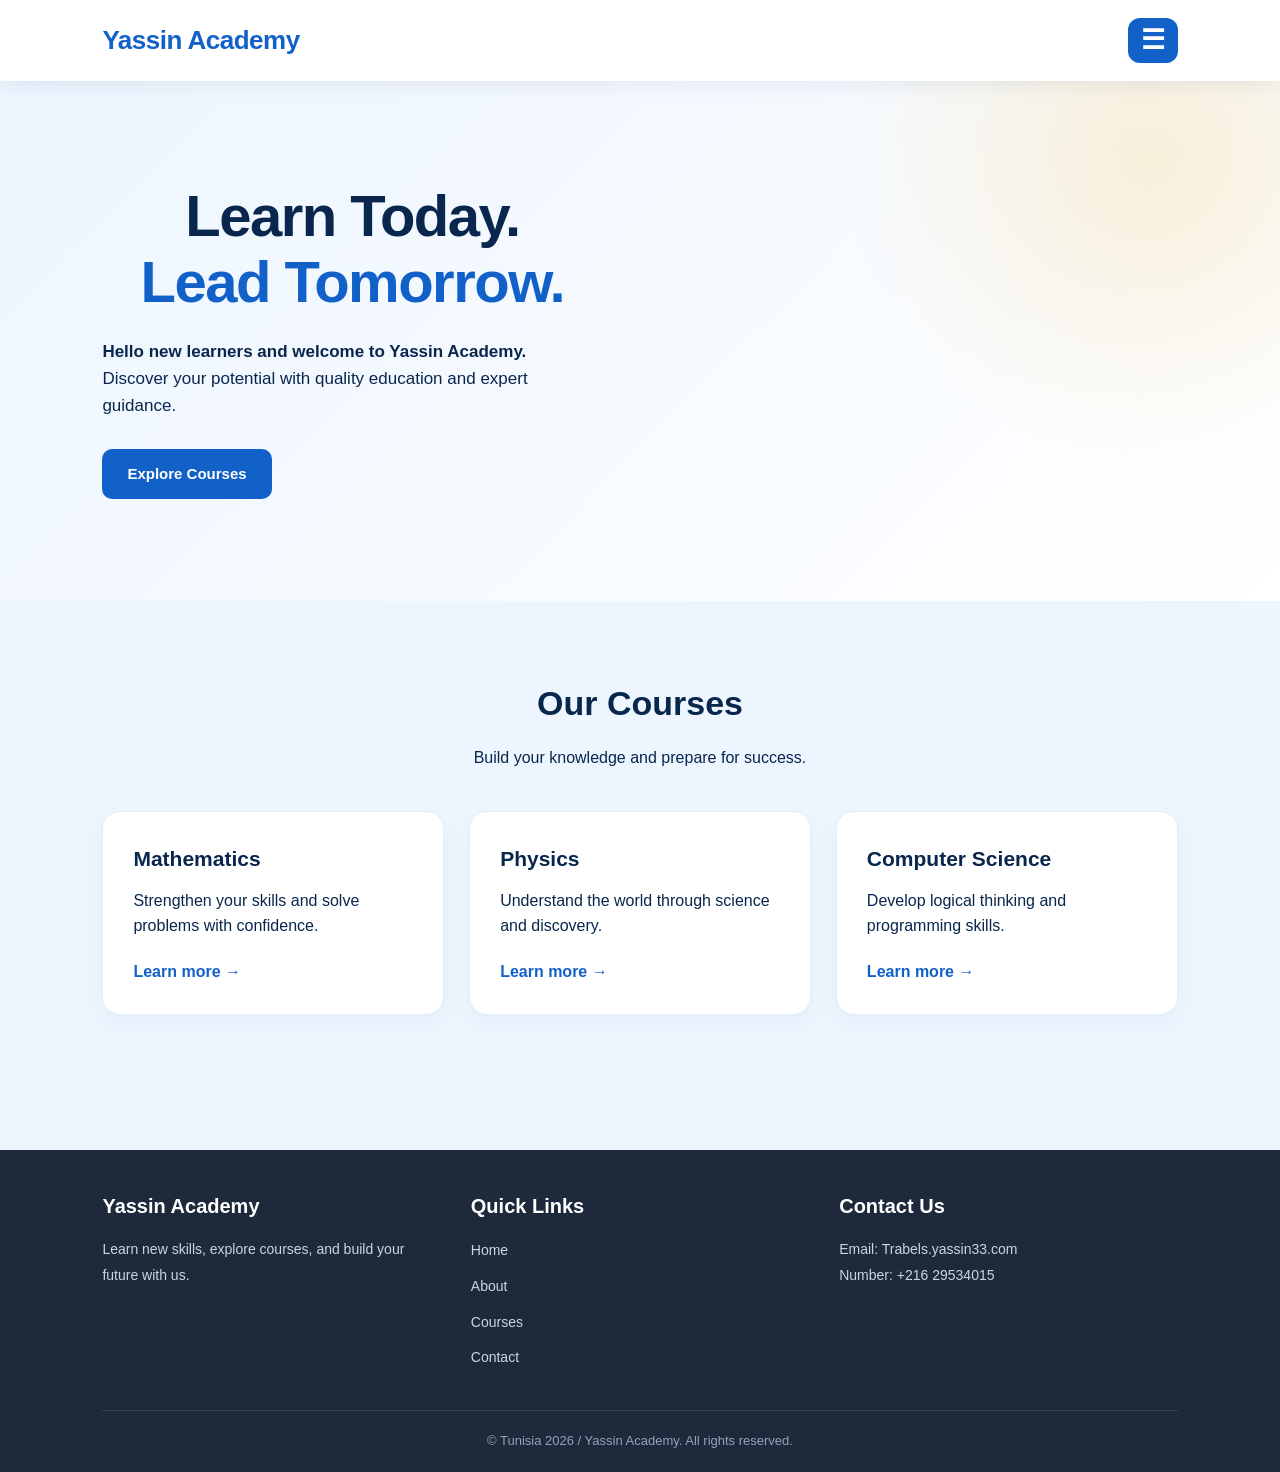
==== index.html @ bfb3c29d "Add files via upload" ====
<!DOCTYPE html>
<html lang="en">
<head>
    <meta charset="UTF-8">
    <meta name="viewport" content="width=device-width, initial-scale=1.0">
    <link rel="stylesheet" href="styleAcademy.css">
    <title>Yassin Academy</title>
</head>

<body>


<header>
    <h1>Yassin Academy</h1>


   
<nav>
    <button
        class="menu-toggle"
        type="button"
        aria-label="Toggle navigation"
        aria-expanded="false"
    >
        ☰
    </button>

    <div class="nav-links">
        <a href="#home">Home</a>
        <a href="#courses">Courses</a>
        <a href="about.html">About</a>
        <a href="contact.html">Contact</a>
    </div>
</nav>

</header>


<main>

    <!-- HOME SECTION -->
    <section class="hero" id="home">
        <div class="hero-content">
            <h2>
                Learn Today.<br>
                <span>Lead Tomorrow.</span>
            </h2>

            <p>
                <strong>Hello new learners and welcome to Yassin Academy.</strong>
                <br>
                Discover your potential with quality
                education and expert guidance.
            </p>

            <a href="#courses" class="btn">Explore Courses</a>
        </div>
    </section>

    <!-- COURSES SECTION -->
    <section id="courses">
        <h2>Our Courses</h2>

        <p class="section-description">
            Build your knowledge and prepare for success.
        </p>

        <div class="courses-container">

            <div class="course-card">
                <h3>Mathematics</h3>
                <p>Strengthen your skills and solve problems with confidence.</p>
                <a href="#">Learn more →</a>
            </div>

            <div class="course-card">
                <h3>Physics</h3>
                <p>Understand the world through science and discovery.</p>
                <a href="#">Learn more →</a>
            </div>

            <div class="course-card">
                <h3>Computer Science</h3>
                <p>Develop logical thinking and programming skills.</p>
                <a href="#">Learn more →</a>
            </div>

        </div>
    </section>

    


</main>

    <!-- ===== FOOTER ===== -->
    <footer>
        <div class="footer-container">

            <div class="footer-section">
                <h3>Yassin Academy</h3>
                <p>
                    Learn new skills, explore courses,
                    and build your future with us.
                </p>
            </div>

            <div class="footer-section">
                <h3>Quick Links</h3>
                <ul>
                    <li><a href="index.html">Home</a></li>
                    <li><a href="about.html">About</a></li>
                    <li><a href="index.html#courses">Courses</a></li>
                    <li><a href="contact.html">Contact</a></li>
                </ul>
            </div>

            <div class="footer-section">
                <h3>Contact Us</h3>
                <p>Email: Trabels.yassin33.com</p>
                <p>Number: +216 29534015</p>

            </div>

        </div>

        <div class="footer-bottom">
        <p>&copy; Tunisia 2026 / Yassin Academy. All rights reserved.</p>
        </div>
    </footer>



<script src="academyJS.js"></script>

</body>

</html>
---- styleAcademy.css ----
/* ===== GLOBAL STYLES ===== */
* {
    margin: 0;
    padding: 0;
    box-sizing: border-box;
}

:root {
    --primary: #1261c9;
    --dark-blue: #09264d;
    --light-blue: #edf5ff;
    --gold: #f2bd48;
    --white: #ffffff;
    --text: #26364a;
}

html {
    scroll-behavior: smooth;
}

body {
    font-family: "Segoe UI", Arial, sans-serif;
    background-color: var(--light-blue);
    color: var(--text);
    line-height: 1.6;
}

img {
    max-width: 100%;
    height: auto;
}

a {
    text-decoration: none;
}

/* ===== HEADER ===== */
header {
    display: flex;
    align-items: center;
    justify-content: space-between;
    gap: 20px;
    padding: 18px 8%;
    background: var(--white);
    box-shadow: 0 4px 20px rgba(9, 38, 77, 0.08);
    position: sticky;
    top: 0;
    z-index: 100;
}

header h1 {
    color: var(--primary);
    font-size: 26px;
    font-weight: 800;
    letter-spacing: -0.5px;
}

/* ===== NAVIGATION ===== */
header nav {
    display: flex;
    flex-direction: column;
    align-items: flex-end;
    position: relative;
    gap: 0;
}

/* Links are hidden until the menu opens */
.nav-links {
    display: none;
    flex-direction: column;
    align-items: stretch;
    gap: 5px;

    position: absolute;
    top: calc(100% + 10px);
    right: 0;

    min-width: 190px;
    padding: 12px;

    background: var(--white);
    border: 1px solid #e7edf5;
    border-radius: 12px;
    box-shadow: 0 8px 25px rgba(9, 38, 77, 0.12);
}

/* Show links when JavaScript adds the active class */
header nav.active .nav-links {
    display: flex;
}

.nav-links a {
    display: block;
    padding: 10px 14px;
    color: var(--dark-blue);
    font-weight: 600;
    border-radius: 8px;
    transition: color 0.3s ease, background 0.3s ease;
}

.nav-links a:hover,
.nav-links a.active {
    color: var(--primary);
    background: var(--light-blue);
}

/* ===== GENERAL BUTTONS ===== */
button,
.btn {
    display: inline-block;
    border: none;
    border-radius: 10px;
    padding: 13px 25px;
    background: var(--primary);
    color: var(--white);
    font-size: 15px;
    font-weight: 700;
    text-decoration: none;
    cursor: pointer;
    transition: 0.3s ease;
}

button:hover,
.btn:hover {
    background: var(--dark-blue);
    transform: translateY(-3px);
    box-shadow: 0 8px 20px rgba(18, 97, 201, 0.2);
}

/* ===== HAMBURGER MENU BUTTON ===== */
/* Visible on desktop and mobile */
.menu-toggle {
    display: flex;
    align-items: center;
    justify-content: center;
    width: 50px;
    height: 45px;
    padding: 0;
    border: none;
    border-radius: 12px;
    background: var(--primary);
    color: var(--white);
    font-size: 27px;
    line-height: 1;
    cursor: pointer;
}

.menu-toggle:hover {
    background: var(--dark-blue);
    transform: none;
    box-shadow: none;
}

.menu-toggle:focus-visible,
.nav-links a:focus-visible,
.btn:focus-visible {
    outline: 3px solid var(--gold);
    outline-offset: 3px;
}

/* ===== HERO SECTION ===== */
.hero {
    min-height: 520px;
    padding: 90px 8%;
    display: flex;
    align-items: center;
    justify-content: space-between;
    gap: 50px;
    background:
        radial-gradient(
            circle at 90% 15%,
            rgba(242, 189, 72, 0.2),
            transparent 25%
        ),
        linear-gradient(135deg, #edf5ff, #ffffff);
}

.hero-content {
    max-width: 600px;
}

.hero h2 {
    color: var(--dark-blue);
    font-size: clamp(36px, 5vw, 58px);
    line-height: 1.15;
    margin-bottom: 22px;
    letter-spacing: -1.5px;
}

.hero h2 span {
    color: var(--primary);
}

.hero p {
    font-size: 17px;
    color: var(--dark-blue);
    margin-bottom: 30px;
    max-width: 500px;
}

/* ===== GENERAL SECTIONS ===== */
section {
    padding: 75px 8%;
    scroll-margin-top: 90px;
}

section h2 {
    color: var(--dark-blue);
    font-size: 34px;
    text-align: center;
    margin-bottom: 15px;
}

.section-description {
    text-align: center;
    color: var(--dark-blue);
    max-width: 600px;
    margin: 0 auto 40px;
}

/* ===== COURSES AND CARDS ===== */
.courses-container,
.cards-container {
    display: grid;
    grid-template-columns: repeat(3, minmax(0, 1fr));
    gap: 25px;
    margin-top: 40px;
}

.course-card,
.card {
    min-width: 0;
    background: var(--white);
    padding: 30px;
    border: 1px solid #e7edf5;
    border-radius: 18px;
    box-shadow: 0 8px 25px rgba(9, 38, 77, 0.04);
    transition:
        transform 0.3s ease,
        box-shadow 0.3s ease,
        border-color 0.3s ease;
}

.course-card:hover,
.card:hover {
    transform: translateY(-8px);
    border-color: #b9d6ff;
    box-shadow: 0 18px 40px rgba(9, 38, 77, 0.10);
}

.course-card h3,
.card h3 {
    color: var(--dark-blue);
    font-size: 21px;
    margin-bottom: 12px;
}

.course-card p,
.card p {
    color: var(--dark-blue);
    margin-bottom: 20px;
}

.course-card a,
.card a {
    color: var(--primary);
    font-weight: 700;
    text-decoration: none;
}

.course-card a:hover,
.card a:hover {
    color: var(--dark-blue);
}

/* ===== CARD IMAGES ===== */
.course-card img,
.card img {
    display: block;
    width: 100%;
    height: 200px;
    object-fit: cover;
    border-radius: 12px;
    margin-bottom: 18px;
}

/* ===== FORMS ===== */
form {
    max-width: 450px;
    margin: 30px auto;
    padding: 35px;
    background: var(--white);
    border-radius: 20px;
    box-shadow: 0 15px 45px rgba(9, 38, 77, 0.09);
}

form h2 {
    text-align: center;
    color: var(--dark-blue);
    margin-bottom: 25px;
}

label {
    display: block;
    margin: 15px 0 7px;
    color: var(--dark-blue);
    font-weight: 600;
}

input,
textarea,
select {
    width: 100%;
    padding: 13px 15px;
    border: 1px solid #d9e2ef;
    border-radius: 10px;
    font: inherit;
    color: var(--text);
    background: #fbfdff;
    outline: none;
    transition: border-color 0.3s, box-shadow 0.3s;
}

input:focus,
textarea:focus,
select:focus {
    border-color: var(--primary);
    box-shadow: 0 0 0 4px rgba(18, 97, 201, 0.10);
}

form button {
    width: 100%;
    margin-top: 22px;
}

/* ===== CONTACT SECTION ===== */
.contact-section {
    background: linear-gradient(135deg, #edf5ff, #ffffff);
    padding: 80px 8%;
}

.contact-header {
    max-width: 700px;
    margin: 0 auto 45px;
    text-align: center;
}

.contact-tag {
    display: inline-block;
    color: var(--primary);
    font-size: 13px;
    font-weight: 800;
    letter-spacing: 2px;
    margin-bottom: 12px;
}

.contact-header h2 {
    color: var(--dark-blue);
    font-size: clamp(28px, 4vw, 40px);
    line-height: 1.2;
    margin-bottom: 15px;
}

.contact-header p {
    color: var(--dark-blue);
}

.contact-wrapper {
    display: grid;
    grid-template-columns: 0.85fr 1.15fr;
    gap: 30px;
    max-width: 1150px;
    margin: 0 auto;
    align-items: stretch;
}

/* Contact information panel */
.contact-details {
    display: flex;
    flex-direction: column;
    min-width: 0;
    padding: 38px 30px;
    background: var(--dark-blue);
    color: var(--white);
    border-radius: 20px;
}

.contact-details h3 {
    color: var(--white);
    font-size: 24px;
    margin-bottom: 12px;
}

.contact-details .details-description {
    color: #d4dfef;
    margin-bottom: 30px;
}

.contact-detail {
    display: flex;
    align-items: center;
    gap: 15px;
    min-width: 0;
    margin-bottom: 25px;
}

.contact-icon {
    display: flex;
    align-items: center;
    justify-content: center;
    flex-shrink: 0;
    width: 45px;
    height: 45px;
    background: rgba(255, 255, 255, 0.12);
    color: var(--gold);
    border-radius: 12px;
    font-size: 22px;
}

.contact-detail h4 {
    color: var(--white);
    margin-bottom: 3px;
}

.contact-detail p {
    color: #d4dfef;
    overflow-wrap: anywhere;
}

.contact-decoration {
    margin-top: auto;
    padding-top: 25px;
    color: var(--gold);
    font-size: 13px;
    font-weight: 800;
    letter-spacing: 2px;
}

/* ===== FOOTER ===== */
footer {
    background-color: #1e293b;
    color: var(--white);
    padding: 40px 8% 20px;
    margin-top: 60px;
}

.footer-container {
    display: flex;
    justify-content: space-between;
    align-items: flex-start;
    flex-wrap: wrap;
    gap: 30px;
    max-width: 1200px;
    margin: 0 auto;
}

.footer-section {
    flex: 1;
    min-width: 200px;
}

.footer-section h3 {
    font-size: 20px;
    margin-bottom: 15px;
    color: var(--white);
}

.footer-section p {
    font-size: 14px;
    line-height: 1.8;
    color: #cbd5e1;
}

.footer-section ul {
    list-style: none;
}

.footer-section ul li {
    margin-bottom: 10px;
}

.footer-section ul li a {
    color: #cbd5e1;
    text-decoration: none;
    font-size: 14px;
    transition: color 0.3s ease;
}

.footer-section ul li a:hover {
    color: var(--gold);
}

.footer-bottom {
    border-top: 1px solid #334155;
    margin-top: 30px;
    padding-top: 20px;
    text-align: center;
}

.footer-bottom p {
    font-size: 13px;
    color: #94a3b8;
    margin: 0;
}

/* ===== TABLET RESPONSIVE ===== */
@media (max-width: 900px) {
    .courses-container,
    .cards-container {
        grid-template-columns: repeat(2, minmax(0, 1fr));
    }

    .contact-wrapper {
        grid-template-columns: 1fr;
    }
}

/* ===== MOBILE RESPONSIVE ===== */
@media (max-width: 768px) {
    header {
        flex-wrap: wrap;
        gap: 15px;
        padding: 15px 6%;
    }

    header h1 {
        font-size: 23px;
    }

    header nav {
        margin-left: auto;
        align-items: flex-end;
        flex-direction: column;
        gap: 0;
    }

    /* Hamburger remains visible */
    .menu-toggle {
        display: flex;
    }

    /* Keep links hidden until menu opens */
    .nav-links {
        display: none;
    }

    header nav.active .nav-links {
        display: flex;
    }

    .hero {
        min-height: auto;
        padding: 65px 6%;
    }

    section {
        padding: 55px 6%;
    }

    section h2 {
        font-size: 29px;
    }

    .footer-container {
        flex-direction: column;
        gap: 25px;
    }

    .footer-section {
        min-width: 100%;
    }

    footer {
        padding: 30px 6% 20px;
    }
}

/* ===== SMALL MOBILE SCREENS ===== */
@media (max-width: 480px) {
    .courses-container,
    .cards-container {
        grid-template-columns: 1fr;
    }

    .hero h2 {
        font-size: 36px;
    }

    .hero p {
        font-size: 16px;
    }

    .contact-details {
        padding: 30px 22px;
    }

    form {
        padding: 25px 20px;
    }
}

/* ===== REDUCED MOTION ACCESSIBILITY ===== */
@media (prefers-reduced-motion: reduce) {
    html {
        scroll-behavior: auto;
    }

    *,
    *::before,
    *::after {
        transition-duration: 0.01ms !important;
        animation-duration: 0.01ms !important;
        animation-iteration-count: 1 !important;
    }
}
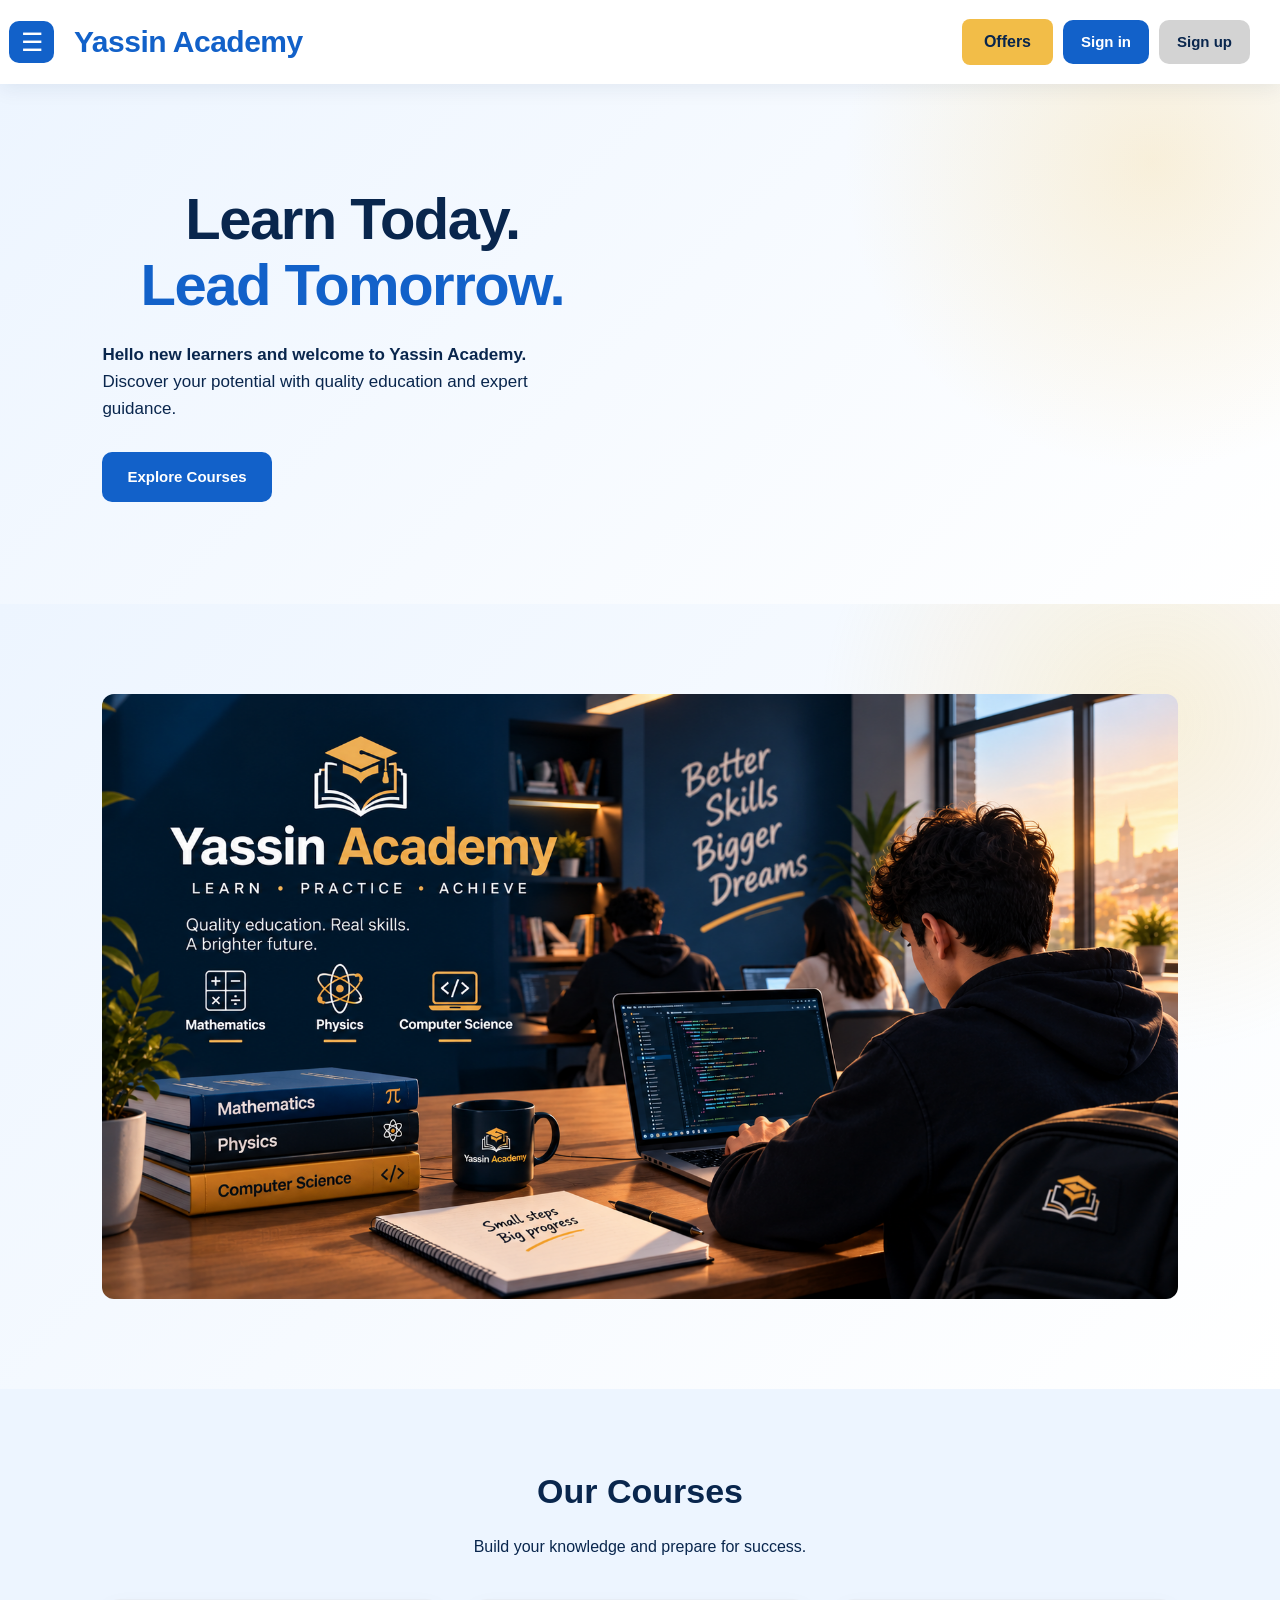
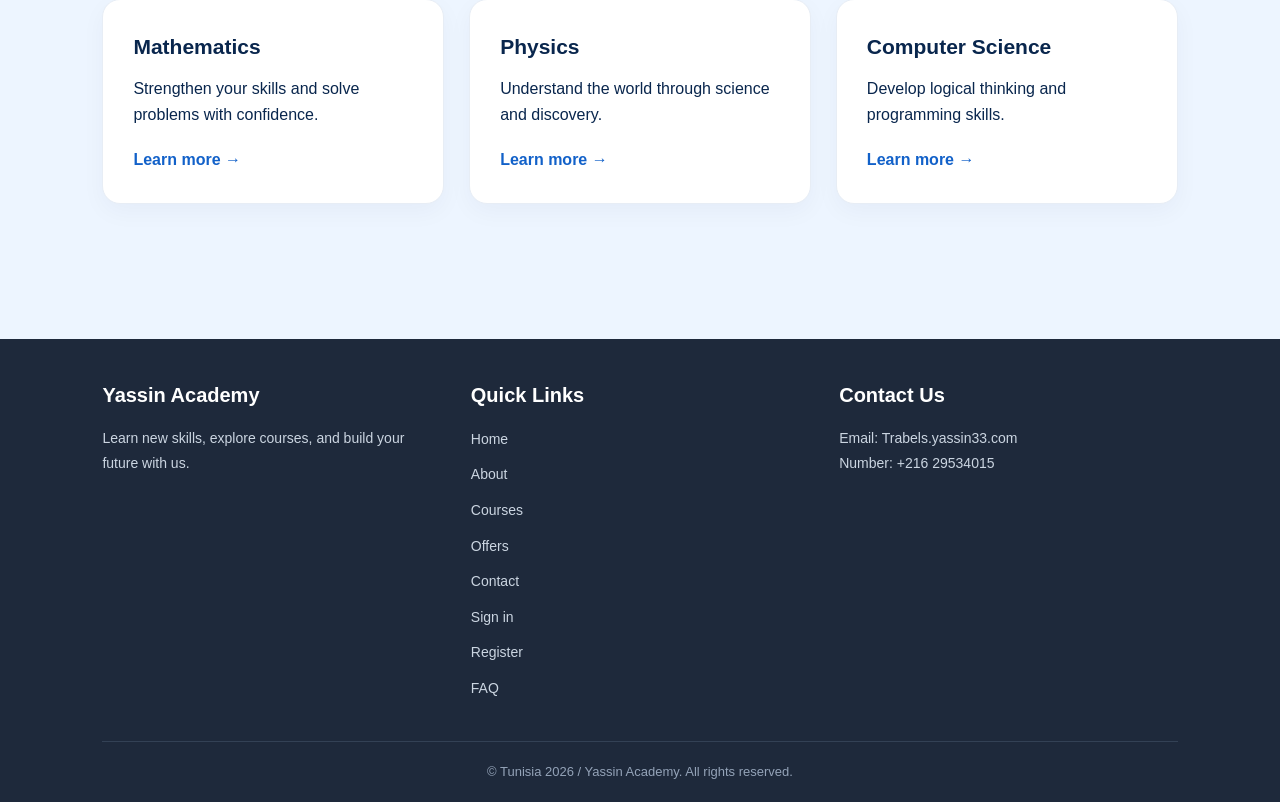
==== commit 5a72016d: "Add files via upload" ====
--- a/index.html
+++ b/index.html
@@ -11,35 +11,49 @@
 <body>
 
 
-<header>
-    <h1>Yassin Academy</h1>
 
 
-   
-<nav>
-    <button
-        class="menu-toggle"
-        type="button"
-        aria-label="Toggle navigation"
-        aria-expanded="false"
-    >
-        ☰
-    </button>
+<header>
+    <div class="header-left">
 
-    <div class="nav-links">
-        <a href="#home">Home</a>
-        <a href="#courses">Courses</a>
-        <a href="about.html">About</a>
-        <a href="contact.html">Contact</a>
+        <button
+            class="menu-toggle"
+            type="button"
+            aria-label="Toggle navigation"
+            aria-expanded="false"
+        >
+            ☰
+        </button>
+
+        <h1>Yassin Academy</h1>
+
+        <div class="nav-links">
+            <a href="#home">Home</a>
+            <a href="#courses">Courses</a>
+            <a href="about.html">About</a>
+            <a href="contact.html">Contact</a>
+            <a href="subscription.html">Offers</a>
+            <a href="faq.html">FAQ</a>
+        </div>
+
     </div>
-</nav>
 
+    <nav>
+        <div class="nav-actions">
+                        <a href="subscription.html" class="subscribe-btn">Offers</a>
+
+            <a href="sign in.html" class="btn login-btn">Sign in</a>
+            <a href="sign up.html" class="btn signup-btn">Sign up</a>
+        </div>
+    </nav>
 </header>
+
+
 
 
 <main>
 
-    <!-- HOME SECTION -->
+    
     <section class="hero" id="home">
         <div class="hero-content">
             <h2>
@@ -57,8 +71,11 @@
             <a href="#courses" class="btn">Explore Courses</a>
         </div>
     </section>
-
-    <!-- COURSES SECTION -->
+<section class="hero">
+    <img src="academyImage.png"
+         alt="Yassin Academy — Maths, Physics and Computer Science">
+</section>
+    
     <section id="courses">
         <h2>Our Courses</h2>
 
@@ -71,19 +88,19 @@
             <div class="course-card">
                 <h3>Mathematics</h3>
                 <p>Strengthen your skills and solve problems with confidence.</p>
-                <a href="#">Learn more →</a>
+                <a href="subscription.html">Learn more →</a>
             </div>
 
             <div class="course-card">
                 <h3>Physics</h3>
                 <p>Understand the world through science and discovery.</p>
-                <a href="#">Learn more →</a>
+                <a href="subscription.html">Learn more →</a>
             </div>
 
             <div class="course-card">
                 <h3>Computer Science</h3>
                 <p>Develop logical thinking and programming skills.</p>
-                <a href="#">Learn more →</a>
+                <a href="subscription.html">Learn more →</a>
             </div>
 
         </div>
@@ -94,7 +111,7 @@
 
 </main>
 
-    <!-- ===== FOOTER ===== -->
+    
     <footer>
         <div class="footer-container">
 
@@ -112,7 +129,13 @@
                     <li><a href="index.html">Home</a></li>
                     <li><a href="about.html">About</a></li>
                     <li><a href="index.html#courses">Courses</a></li>
+                                        <li><a href="subscription.html">Offers</a></li>
+
                     <li><a href="contact.html">Contact</a></li>
+                    <li> <a href="sign in.html">Sign in</a></li>
+                    <li><a href="sign up.html">Register</a></li>
+                    <li><a href="faq.html">FAQ</a></li>
+
                 </ul>
             </div>
 
--- a/styleAcademy.css
+++ b/styleAcademy.css
@@ -41,71 +41,171 @@
     align-items: center;
     justify-content: space-between;
     gap: 20px;
-    padding: 18px 8%;
+    padding: 18px 30px 18px 9px;
     background: var(--white);
     box-shadow: 0 4px 20px rgba(9, 38, 77, 0.08);
     position: sticky;
     top: 0;
-    z-index: 100;
-}
-
-header h1 {
+    z-index: 1000;
+
+}
+
+/* ===== HAMBURGER + TITLE ===== */
+.header-left {
+    display: flex;
+    align-items: center;
+    gap: 20px;
+    position: relative;
+}
+
+.header-left h1 {
+    margin: 0;
     color: var(--primary);
-    font-size: 26px;
+    font-size: 30px;
     font-weight: 800;
     letter-spacing: -0.5px;
-}
-
-/* ===== NAVIGATION ===== */
-header nav {
-    display: flex;
-    flex-direction: column;
-    align-items: flex-end;
-    position: relative;
-    gap: 0;
-}
-
-/* Links are hidden until the menu opens */
-.nav-links {
+    white-space: nowrap;
+}
+
+/* ===== HAMBURGER BUTTON ===== */
+.menu-toggle {
+    display: flex;
+    align-items: center;
+    justify-content: center;
+    flex-shrink: 0;
+    width: 45px;
+    height: 42px;
+    padding: 0;
+    border: none;
+    border-radius: 10px;
+    background: var(--primary);
+    color: var(--white);
+    font-size: 25px;
+    line-height: 1;
+    cursor: pointer;
+}
+
+.menu-toggle:hover {
+    background: var(--dark-blue);
+    transform: none;
+    box-shadow: none;
+}
+
+/* ===== DROPDOWN MENU ===== */
+.header-left .nav-links {
     display: none;
     flex-direction: column;
     align-items: stretch;
     gap: 5px;
-
     position: absolute;
-    top: calc(100% + 10px);
-    right: 0;
-
+    top: calc(100% + 18px);
+    left: 0;
     min-width: 190px;
     padding: 12px;
-
-    background: var(--white);
-    border: 1px solid #e7edf5;
+    background: var(--dark-blue);
+    border: 1px solid #1b416e;
     border-radius: 12px;
-    box-shadow: 0 8px 25px rgba(9, 38, 77, 0.12);
-}
-
-/* Show links when JavaScript adds the active class */
-header nav.active .nav-links {
-    display: flex;
-}
-
-.nav-links a {
+    box-shadow: 0 8px 25px rgba(9, 38, 77, 0.2);
+    z-index: 1001;
+}
+
+.header-left .nav-links.active {
+    display: flex;
+}
+
+.header-left .nav-links a {
     display: block;
     padding: 10px 14px;
-    color: var(--dark-blue);
+    color: var(--white);
     font-weight: 600;
     border-radius: 8px;
     transition: color 0.3s ease, background 0.3s ease;
 }
 
-.nav-links a:hover,
-.nav-links a.active {
-    color: var(--primary);
-    background: var(--light-blue);
+.header-left .nav-links a:hover,
+.header-left .nav-links a.active {
+    color: var(--dark-blue);
+    background: darkgray;
+}
+
+/* ===== LOGIN + SIGNUP BUTTONS ===== */
+header nav {
+    display: flex;
+    align-items: center;
+    margin-left: auto;
+}
+
+.nav-actions {
+    display: flex;
+    align-items: center;
+    gap: 10px;
+}
+
+/* Log in stays blue */
+.nav-actions .login-btn {
+    display: inline-block;
+    padding: 10px 18px;
+    background: var(--primary);
+    color: var(--white);
+    border: none;
+    border-radius: 10px;
+    text-align: center;
+    font-size: 15px;
+    font-weight: 600;
+    white-space: nowrap;
+    transition: 0.3s ease;
+}
+.nav-actions .Offers-btn {
+    display: inline-block;
+    padding: 10px 18px;
+    background: var(--primary);
+    color: var(--white);
+    border: none;
+    border-radius: 10px;
+    text-align: center;
+    font-size: 15px;
+    font-weight: 600;
+    white-space: nowrap;
+    transition: 0.3s ease;
+}
+
+
+/* Sign up is light grey */
+.nav-actions .signup-btn {
+    display: inline-block;
+    padding: 10px 18px;
+    background: #d3d3d3;
+    color: var(--dark-blue);
+    border: none;
+    border-radius: 10px;
+    text-align: center;
+    font-size: 15px;
+    font-weight: 600;
+    white-space: nowrap;
+    transition: 0.3s ease;
+}
+
+.nav-actions .login-btn:hover {
+    background: var(--dark-blue);
+    transform: translateY(-2px);
+    box-shadow: 0 8px 20px rgba(18, 97, 201, 0.2);
+}
+
+.nav-actions .signup-btn:hover {
+    background: #bfbfbf;
+    color: var(--dark-blue);
+    transform: translateY(-2px);
+    box-shadow: 0 8px 20px rgba(0, 0, 0, 0.15);
+}
+.nav-actions .offers-btn:hover {
+    background: #bfbfbf;
+    color: var(--dark-blue);
+    transform: translateY(-2px);
+    box-shadow: 0 8px 20px rgba(0, 0, 0, 0.15);
 }
 
 /* ===== GENERAL BUTTONS ===== */
+/* Preserved to maintain the original Explore Courses button style */
 button,
 .btn {
     display: inline-block;
@@ -128,35 +228,30 @@
     box-shadow: 0 8px 20px rgba(18, 97, 201, 0.2);
 }
 
-/* ===== HAMBURGER MENU BUTTON ===== */
-/* Visible on desktop and mobile */
+/* Keep hamburger and account buttons independent of general button styles */
 .menu-toggle {
-    display: flex;
-    align-items: center;
-    justify-content: center;
-    width: 50px;
-    height: 45px;
     padding: 0;
-    border: none;
-    border-radius: 12px;
-    background: var(--primary);
-    color: var(--white);
-    font-size: 27px;
-    line-height: 1;
-    cursor: pointer;
+    font-weight: 400;
 }
 
 .menu-toggle:hover {
-    background: var(--dark-blue);
     transform: none;
     box-shadow: none;
 }
 
-.menu-toggle:focus-visible,
-.nav-links a:focus-visible,
-.btn:focus-visible {
-    outline: 3px solid var(--gold);
-    outline-offset: 3px;
+.nav-actions .login-btn,
+.nav-actions .signup-btn,
+    .nav-actions .offers-btn {
+
+    padding: 10px 18px;
+    font-weight: 600;
+}
+
+.nav-actions .login-btn:hover,
+.nav-actions .signup-btn:hover,
+    .nav-actions .offers-btn {
+
+    transform: translateY(-2px);
 }
 
 /* ===== HERO SECTION ===== */
@@ -197,6 +292,24 @@
     color: var(--dark-blue);
     margin-bottom: 30px;
     max-width: 500px;
+}
+
+/* ===== EXPLORE COURSES BUTTON ===== */
+.hero .btn {
+    display: inline-block;
+    padding: 13px 25px;
+    background: var(--primary);
+    color: var(--white);
+    border-radius: 10px;
+    font-size: 15px;
+    font-weight: 700;
+    text-decoration: none;
+}
+
+.hero .btn:hover {
+    background: var(--dark-blue);
+    transform: translateY(-3px);
+    box-shadow: 0 8px 20px rgba(18, 97, 201, 0.2);
 }
 
 /* ===== GENERAL SECTIONS ===== */
@@ -488,7 +601,7 @@
 }
 
 .footer-section ul li a:hover {
-    color: var(--gold);
+    color: darkgray;
 }
 
 .footer-bottom {
@@ -519,34 +632,33 @@
 /* ===== MOBILE RESPONSIVE ===== */
 @media (max-width: 768px) {
     header {
-        flex-wrap: wrap;
-        gap: 15px;
-        padding: 15px 6%;
-    }
-
-    header h1 {
-        font-size: 23px;
-    }
-
-    header nav {
-        margin-left: auto;
-        align-items: flex-end;
-        flex-direction: column;
-        gap: 0;
-    }
-
-    /* Hamburger remains visible */
+        padding: 15px 12px;
+        gap: 12px;
+    }
+
+    .header-left {
+        gap: 10px;
+    }
+
+    .header-left h1 {
+        font-size: clamp(18px, 3.5vw, 26px);
+    }
+
     .menu-toggle {
-        display: flex;
-    }
-
-    /* Keep links hidden until menu opens */
-    .nav-links {
-        display: none;
-    }
-
-    header nav.active .nav-links {
-        display: flex;
+        width: 40px;
+        height: 40px;
+    }
+
+    .nav-actions {
+        gap: 6px;
+    }
+
+    .nav-actions .login-btn,
+    .nav-actions .signup-btn,
+    .nav-actions .offers-btn {
+    
+        padding: 9px 10px;
+        font-size: 13px;
     }
 
     .hero {
@@ -578,6 +690,37 @@
 
 /* ===== SMALL MOBILE SCREENS ===== */
 @media (max-width: 480px) {
+    header {
+        gap: 8px;
+        padding: 12px 8px;
+    }
+
+    .header-left {
+        gap: 8px;
+    }
+
+    .header-left h1 {
+        font-size: 18px;
+    }
+
+    .menu-toggle {
+        width: 36px;
+        height: 38px;
+        font-size: 22px;
+    }
+
+    .nav-actions {
+        gap: 5px;
+    }
+
+    .nav-actions .login-btn,
+    .nav-actions .signup-btn,
+    .nav-actions .offers-btn {
+
+        padding: 8px 7px;
+        font-size: 12px;
+    }
+
     .courses-container,
     .cards-container {
         grid-template-columns: 1fr;
@@ -614,3 +757,26 @@
         animation-iteration-count: 1 !important;
     }
 }
+.hero img {
+    display: block;
+    width: 100%;
+    height: auto;
+    border-radius: 12px;
+}
+/* ===== SUBSCRIPTION BUTTON ===== */
+/* ===== SUBSCRIPTION BUTTON ===== */
+.subscribe-btn {
+    background-color: #f2bd48;
+    color: #09264d;
+    padding: 10px 22px;
+    border-radius: 8px;
+    text-decoration: none;
+    font-weight: bold;
+    transition: all 0.3s ease;
+    white-space: nowrap;
+}
+
+.subscribe-btn:hover {
+    background-color: #dca52d;
+    transform: translateY(-2px);
+}
